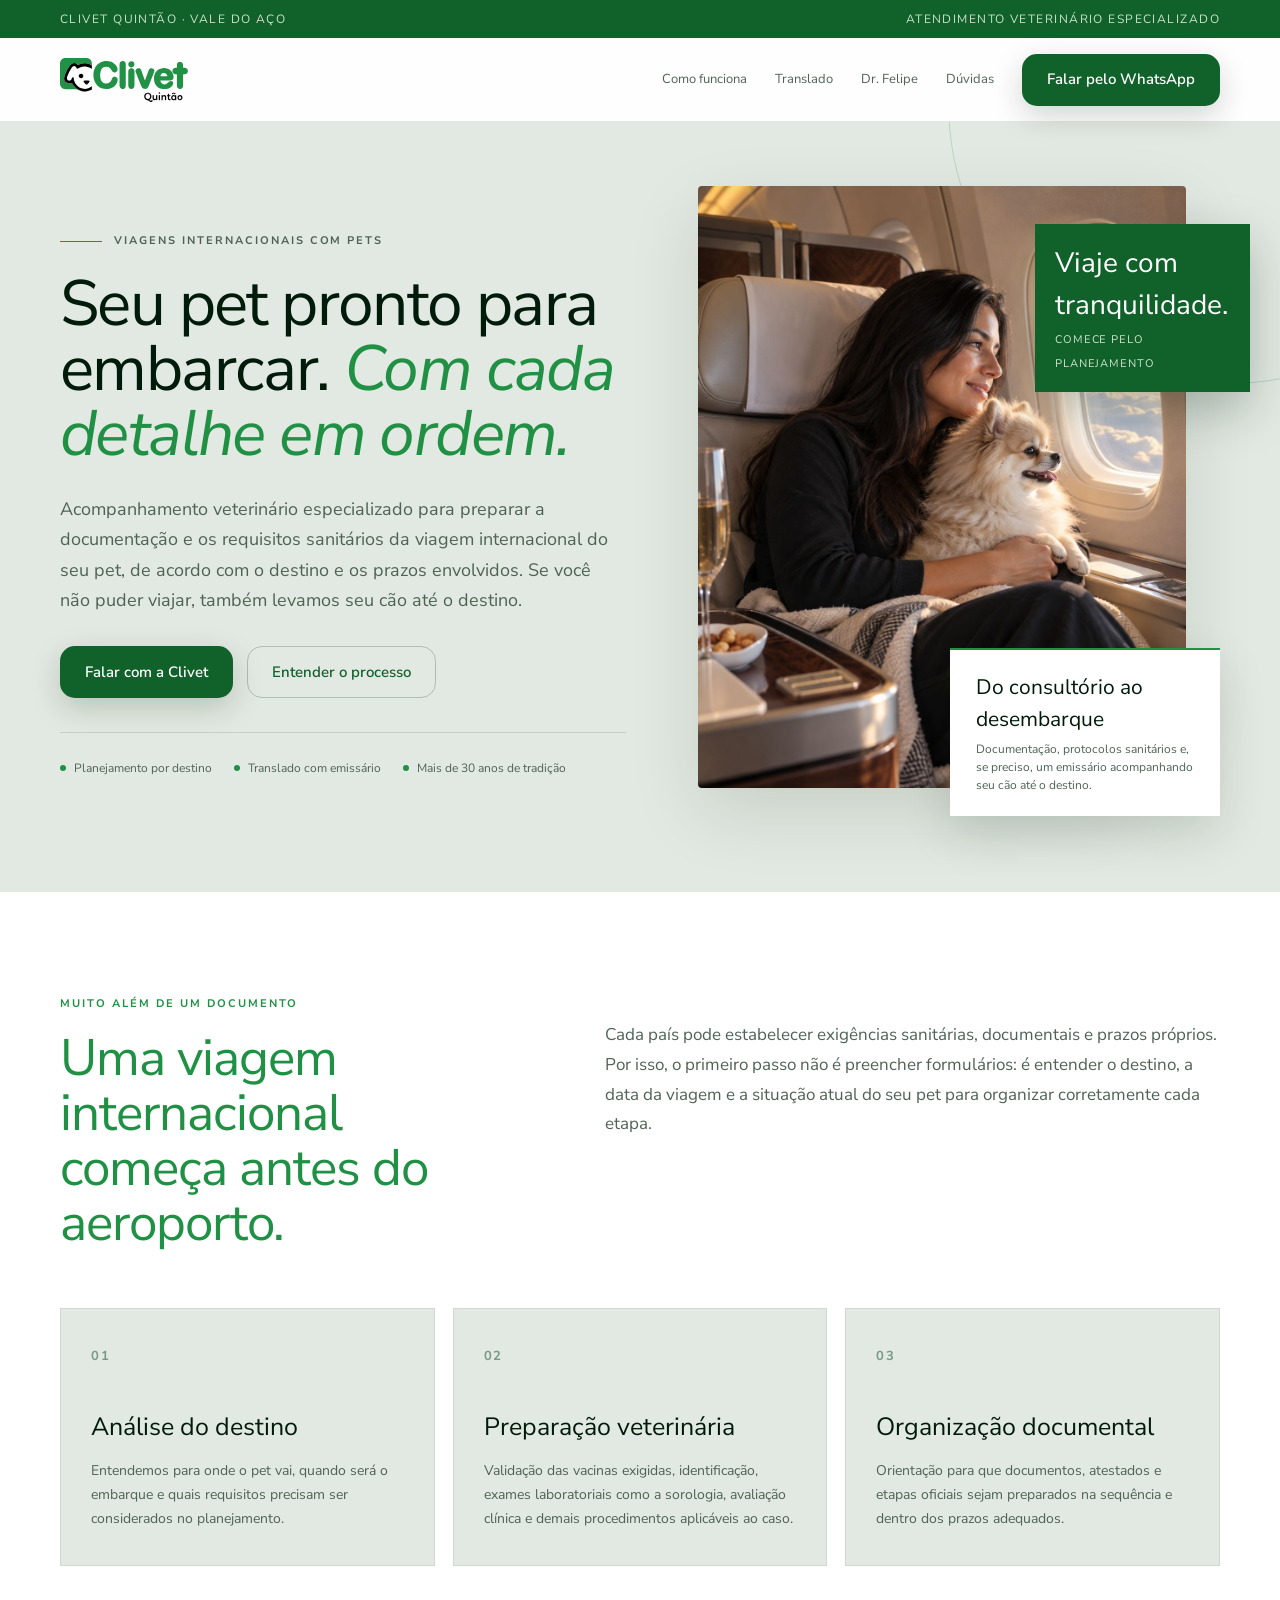
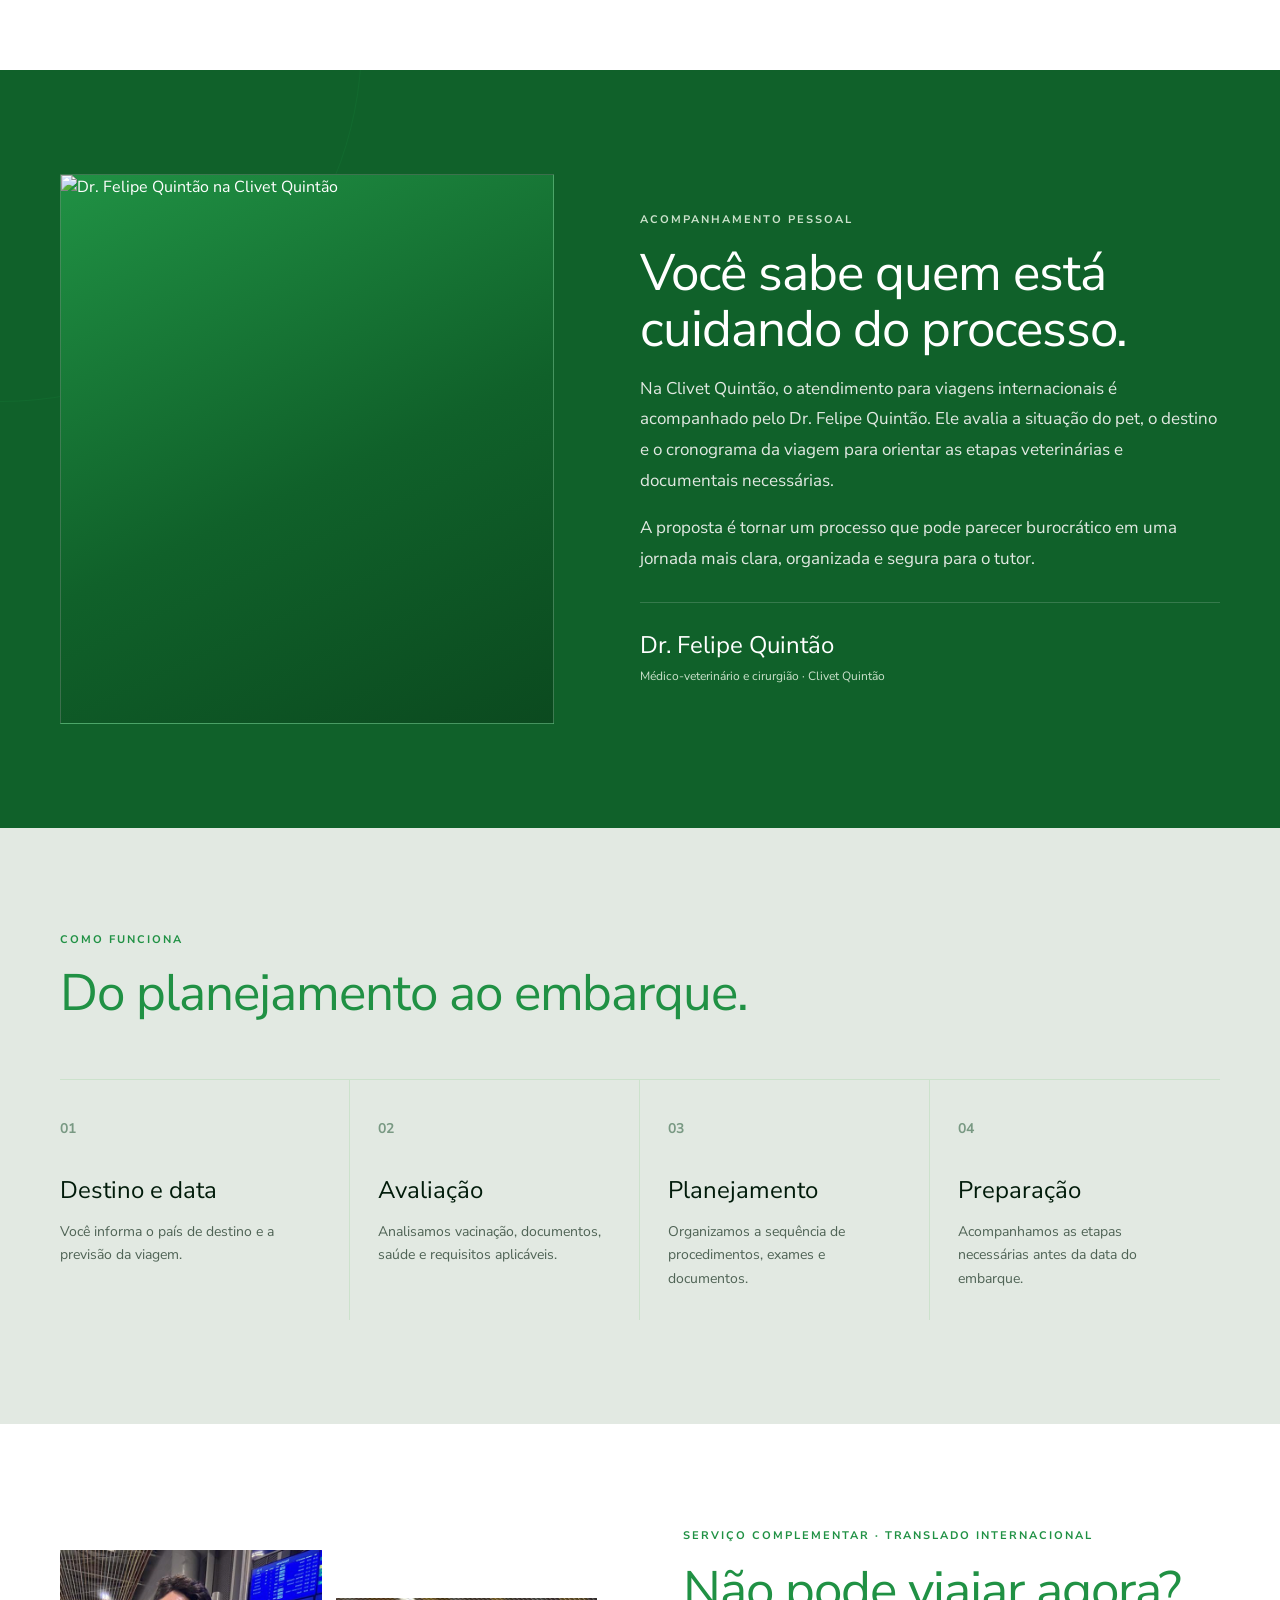
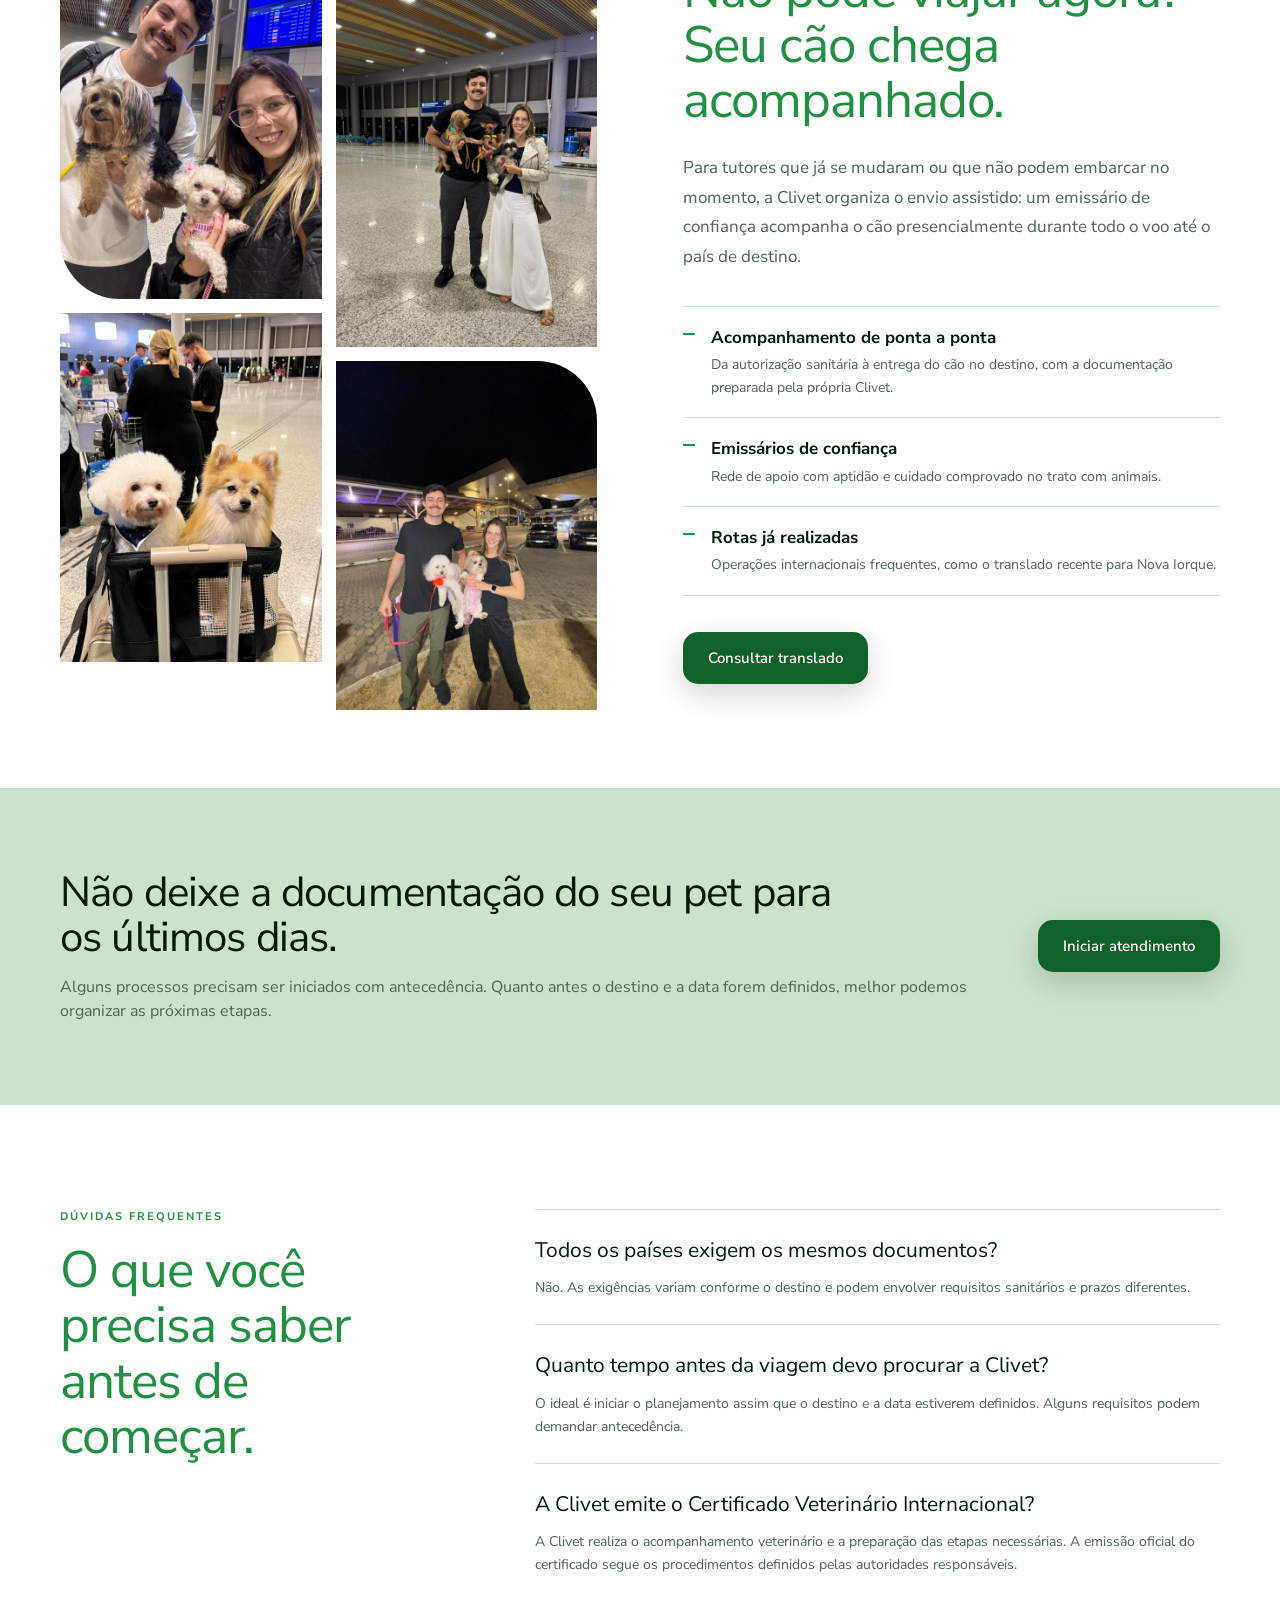
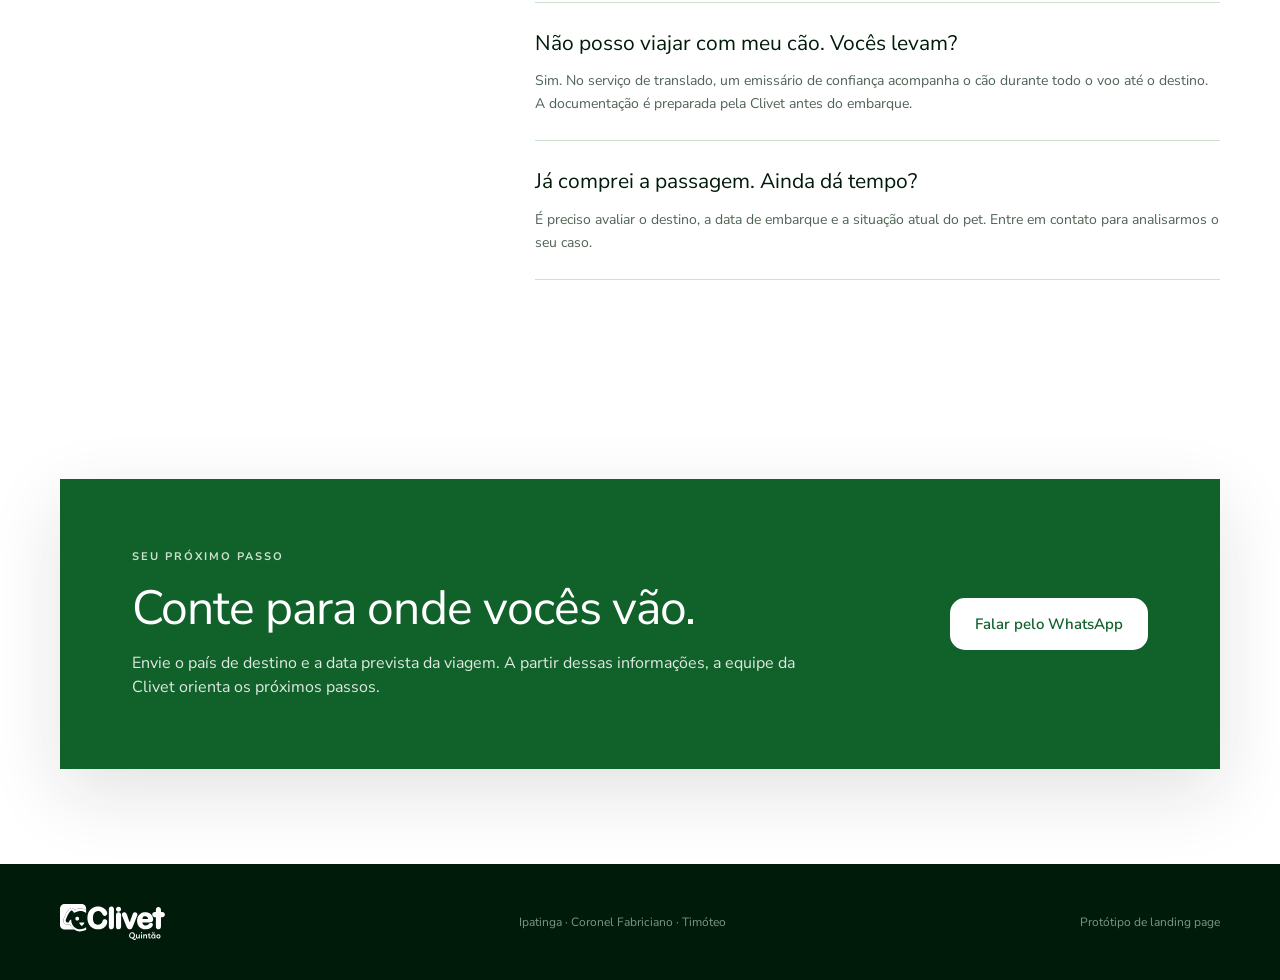
==== clivet_viagem_internacional_prototipo.html @ b3f4f6a9 "feat: landing page Clivet Viagem Internacional Protótipo da LP de viagem internacional com pets: ide" ====
<!doctype html>
<html lang="pt-BR">
<head>
<meta charset="utf-8" />
<meta name="viewport" content="width=device-width, initial-scale=1" />
<title>Viagem Internacional com Pets | Clivet Quintão</title>
<meta name="description" content="Acompanhamento veterinário para preparação documental e sanitária de pets em viagens internacionais." />
<link rel="preconnect" href="https://fonts.googleapis.com" />
<link rel="preconnect" href="https://fonts.gstatic.com" crossorigin />
<link href="https://fonts.googleapis.com/css2?family=Nunito+Sans:ital,wght@0,400;0,600;0,700;0,800;1,400&display=swap" rel="stylesheet" />
<link rel="stylesheet" href="styles.css" />
</head>
<body>
  <div class="topbar"><div class="wrap"><span>Clivet Quintão · Vale do Aço</span><span>Atendimento veterinário especializado</span></div></div>
  <header class="nav">
    <div class="wrap">
      <a class="brand" href="#top" aria-label="Clivet Quintão">
        <img class="brand-logo" src="clivet_logo.svg" alt="Clivet Quintão" width="128" height="44" />
      </a>
      <nav class="nav-links"><a href="#processo">Como funciona</a><a href="#translado">Translado</a><a href="#felipe">Dr. Felipe</a><a href="#duvidas">Dúvidas</a><a class="btn btn-primary" href="#contato" data-whatsapp>Falar pelo WhatsApp</a></nav>
    </div>
  </header>

  <main id="top">
    <section class="hero">
      <div class="wrap hero-grid">
        <div>
          <div class="eyebrow">Viagens internacionais com pets</div>
          <h1>Seu pet pronto para embarcar. <em>Com cada detalhe em ordem.</em></h1>
          <p class="lead">Acompanhamento veterinário especializado para preparar a documentação e os requisitos sanitários da viagem internacional do seu pet, de acordo com o destino e os prazos envolvidos. Se você não puder viajar, também levamos seu cão até o destino.</p>
          <div class="hero-actions"><a class="btn btn-primary" href="#contato" data-whatsapp>Falar com a Clivet</a><a class="btn btn-outline" href="#processo">Entender o processo</a></div>
          <div class="trust-row"><span><i class="dot"></i> Planejamento por destino</span><span><i class="dot"></i> Translado com emissário</span><span><i class="dot"></i> Mais de 30 anos de tradição</span></div>
        </div>
        <div class="hero-photo">
          <div class="micro-card"><b>Viaje com tranquilidade.</b><span>Comece pelo planejamento</span></div>
          <div class="photo-frame">
            <img class="photo photo--hero" src="translado/web/translado3-hero.jpg" alt="Tutora com seu cão no colo, sentada junto à janela do avião durante o voo" width="1122" height="1402" fetchpriority="high" />
          </div>
          <div class="photo-label"><strong>Do consultório ao desembarque</strong><span>Documentação, protocolos sanitários e, se preciso, um emissário acompanhando seu cão até o destino.</span></div>
        </div>
      </div>
    </section>

    <section class="section section-white" id="processo">
      <div class="wrap">
        <div class="intro-grid">
          <div><div class="kicker">Muito além de um documento</div><h2>Uma viagem internacional começa antes do aeroporto.</h2></div>
          <div><p class="section-copy">Cada país pode estabelecer exigências sanitárias, documentais e prazos próprios. Por isso, o primeiro passo não é preencher formulários: é entender o destino, a data da viagem e a situação atual do seu pet para organizar corretamente cada etapa.</p></div>
        </div>
        <div class="cards">
          <article class="card"><span class="card-num">01</span><h3>Análise do destino</h3><p>Entendemos para onde o pet vai, quando será o embarque e quais requisitos precisam ser considerados no planejamento.</p></article>
          <article class="card"><span class="card-num">02</span><h3>Preparação veterinária</h3><p>Validação das vacinas exigidas, identificação, exames laboratoriais como a sorologia, avaliação clínica e demais procedimentos aplicáveis ao caso.</p></article>
          <article class="card"><span class="card-num">03</span><h3>Organização documental</h3><p>Orientação para que documentos, atestados e etapas oficiais sejam preparados na sequência e dentro dos prazos adequados.</p></article>
        </div>
      </div>
    </section>

    <section class="section doctor" id="felipe">
      <div class="wrap doctor-grid">
        <div class="doctor-portrait">
          <img class="photo" src="dr_felipe_quintao.jpeg" alt="Dr. Felipe Quintão na Clivet Quintão" width="1200" height="1600" loading="lazy" />
        </div>
        <div>
          <div class="kicker">Acompanhamento pessoal</div>
          <h2>Você sabe quem está cuidando do processo.</h2>
          <p>Na Clivet Quintão, o atendimento para viagens internacionais é acompanhado pelo Dr. Felipe Quintão. Ele avalia a situação do pet, o destino e o cronograma da viagem para orientar as etapas veterinárias e documentais necessárias.</p>
          <p>A proposta é tornar um processo que pode parecer burocrático em uma jornada mais clara, organizada e segura para o tutor.</p>
          <div class="doctor-sign"><strong>Dr. Felipe Quintão</strong><span>Médico-veterinário e cirurgião · Clivet Quintão</span></div>
        </div>
      </div>
    </section>

    <section class="section" id="etapas">
      <div class="wrap">
        <div class="kicker">Como funciona</div><h2>Do planejamento ao embarque.</h2>
        <div class="timeline">
          <div class="step"><span class="no">01</span><h3>Destino e data</h3><p>Você informa o país de destino e a previsão da viagem.</p></div>
          <div class="step"><span class="no">02</span><h3>Avaliação</h3><p>Analisamos vacinação, documentos, saúde e requisitos aplicáveis.</p></div>
          <div class="step"><span class="no">03</span><h3>Planejamento</h3><p>Organizamos a sequência de procedimentos, exames e documentos.</p></div>
          <div class="step"><span class="no">04</span><h3>Preparação</h3><p>Acompanhamos as etapas necessárias antes da data do embarque.</p></div>
        </div>
      </div>
    </section>

    <section class="section section-white transfer" id="translado">
      <div class="wrap transfer-grid">
        <div class="transfer-photos">
          <img src="translado/web/translado-3.jpg" alt="Dr. Felipe Quintão com dois cães no aeroporto" width="600" height="800" loading="lazy" />
          <img src="translado/web/translado-1.jpg" alt="Cães com a equipe no saguão do aeroporto antes do embarque" width="600" height="800" loading="lazy" />
          <img src="translado/web/translado-4.jpg" alt="Dois cães na bolsa de transporte, prontos para o voo" width="600" height="800" loading="lazy" />
          <img src="translado/web/translado-2.jpg" alt="Cães acompanhados na chegada ao aeroporto" width="600" height="800" loading="lazy" />
        </div>
        <div>
          <div class="kicker">Serviço complementar · Translado internacional</div>
          <h2>Não pode viajar agora? Seu cão chega acompanhado.</h2>
          <p class="section-copy">Para tutores que já se mudaram ou que não podem embarcar no momento, a Clivet organiza o envio assistido: um emissário de confiança acompanha o cão presencialmente durante todo o voo até o país de destino.</p>
          <ul class="transfer-list">
            <li><strong>Acompanhamento de ponta a ponta</strong><span>Da autorização sanitária à entrega do cão no destino, com a documentação preparada pela própria Clivet.</span></li>
            <li><strong>Emissários de confiança</strong><span>Rede de apoio com aptidão e cuidado comprovado no trato com animais.</span></li>
            <li><strong>Rotas já realizadas</strong><span>Operações internacionais frequentes, como o translado recente para Nova Iorque.</span></li>
          </ul>
          <a class="btn btn-primary" href="#contato" data-whatsapp="translado">Consultar translado</a>
        </div>
      </div>
    </section>

    <section class="quote">
      <div class="wrap quote-inner">
        <div><h2>Não deixe a documentação do seu pet para os últimos dias.</h2><p>Alguns processos precisam ser iniciados com antecedência. Quanto antes o destino e a data forem definidos, melhor podemos organizar as próximas etapas.</p></div>
        <a class="btn btn-primary" href="#contato" data-whatsapp>Iniciar atendimento</a>
      </div>
    </section>

    <section class="section section-white" id="duvidas">
      <div class="wrap faq-grid">
        <div><div class="kicker">Dúvidas frequentes</div><h2>O que você precisa saber antes de começar.</h2></div>
        <div class="faq">
          <div class="faq-item"><strong>Todos os países exigem os mesmos documentos?</strong><p>Não. As exigências variam conforme o destino e podem envolver requisitos sanitários e prazos diferentes.</p></div>
          <div class="faq-item"><strong>Quanto tempo antes da viagem devo procurar a Clivet?</strong><p>O ideal é iniciar o planejamento assim que o destino e a data estiverem definidos. Alguns requisitos podem demandar antecedência.</p></div>
          <div class="faq-item"><strong>A Clivet emite o Certificado Veterinário Internacional?</strong><p>A Clivet realiza o acompanhamento veterinário e a preparação das etapas necessárias. A emissão oficial do certificado segue os procedimentos definidos pelas autoridades responsáveis.</p></div>
          <div class="faq-item"><strong>Não posso viajar com meu cão. Vocês levam?</strong><p>Sim. No serviço de translado, um emissário de confiança acompanha o cão durante todo o voo até o destino. A documentação é preparada pela Clivet antes do embarque.</p></div>
          <div class="faq-item"><strong>Já comprei a passagem. Ainda dá tempo?</strong><p>É preciso avaliar o destino, a data de embarque e a situação atual do pet. Entre em contato para analisarmos o seu caso.</p></div>
        </div>
      </div>
    </section>

    <section class="final-cta" id="contato">
      <div class="wrap"><div class="final-box"><div><div class="kicker">Seu próximo passo</div><h2>Conte para onde vocês vão.</h2><p>Envie o país de destino e a data prevista da viagem. A partir dessas informações, a equipe da Clivet orienta os próximos passos.</p></div><a class="btn" href="#contato" data-whatsapp>Falar pelo WhatsApp</a></div></div>
    </section>
  </main>

  <footer><div class="wrap"><div class="brand"><img class="brand-logo brand-logo--light" src="clivet_logo.svg" alt="Clivet Quintão" width="105" height="36" /></div><span>Ipatinga · Coronel Fabriciano · Timóteo</span><span>Protótipo de landing page</span></div></footer>
  <div class="mobile-cta"><a class="btn btn-primary" href="#contato" data-whatsapp>Falar pelo WhatsApp</a></div>

  <dialog class="lead-modal" id="lead-dialog" aria-labelledby="lead-title">
    <form id="lead-form" class="lead-form">
      <button type="button" class="lead-close" data-close aria-label="Fechar">×</button>
      <div class="kicker">Viagem internacional</div>
      <h2 id="lead-title">Vamos conversar pelo WhatsApp</h2>
      <p>Deixe seu nome e telefone para que a equipe da Clivet possa te atender.</p>
      <label>Nome<input name="nome" type="text" autocomplete="name" required minlength="2" maxlength="80" /></label>
      <label>Telefone com DDD<input name="telefone" type="tel" inputmode="numeric" autocomplete="tel-national" placeholder="(31) 99999-9999" required /></label>
      <button class="btn btn-primary" type="submit">Continuar no WhatsApp</button>
      <small>Ao continuar, você autoriza a Clivet Quintão a entrar em contato sobre este atendimento.</small>
    </form>
  </dialog>
  <script src="script.js" defer></script>
</body>
</html>
---- styles.css ----
:root{
  /* paleta clivetquintao.com.br */
  --ink:#10612A;        /* verde escuro: botões, fundos escuros */
  --ink-2:#0B4A1F;      /* hover */
  --text:#011B0A;       /* texto principal */
  --accent:#209144;     /* verde títulos */
  --cream:#E2E9E2;
  --paper:#FFFFFF;
  --line:#CCE2CC;
  --mint:#CCE2CC;
  --muted:#4F6355;      /* texto secundário (contraste AA) */
  --soft:#799983;
  --white:#fff;
  --font:"Nunito Sans",-apple-system,BlinkMacSystemFont,"Segoe UI",Arial,sans-serif;
  --shadow:0 24px 70px rgba(1,27,10,.12);
}
*{box-sizing:border-box}
html{scroll-behavior:smooth}
body{margin:0;background:var(--cream);color:var(--text);font-family:var(--font);line-height:1.5}
a{text-decoration:none;color:inherit}
.wrap{width:min(1160px,calc(100% - 44px));margin:auto}
.topbar{background:var(--ink);color:var(--mint);font-size:12px;letter-spacing:.12em;text-transform:uppercase;padding:10px 0}
.topbar .wrap{display:flex;justify-content:space-between;gap:20px}
.nav{height:84px;display:flex;align-items:center;border-bottom:1px solid rgba(1,27,10,.1);background:rgba(255,255,255,.94);backdrop-filter:blur(10px);position:sticky;top:0;z-index:20}
.nav .wrap{display:flex;align-items:center;justify-content:space-between}
.brand{display:flex;align-items:center;gap:12px}
.brand-logo{display:block;height:44px;width:auto}
.brand-logo--light{height:36px;filter:brightness(0) invert(1)}
.nav-links{display:flex;align-items:center;gap:28px;font-size:13px;color:var(--muted)}
.btn{display:inline-flex;align-items:center;justify-content:center;gap:10px;min-height:52px;padding:0 24px;border-radius:15px;font-weight:600;font-size:15px;transition:.2s ease;border:1px solid transparent}
.btn-primary{background:var(--ink);color:white;box-shadow:0 10px 30px rgba(1,27,10,.18)}
.btn-primary:hover{transform:translateY(-1px);background:var(--ink-2)}
.btn-outline{border-color:rgba(1,27,10,.22);color:var(--ink);background:transparent}
.hero{padding:64px 0 76px;position:relative;overflow:hidden}
.hero:before{content:"";position:absolute;width:560px;height:560px;border:1px solid rgba(32,145,68,.22);border-radius:50%;right:-230px;top:-300px}
.hero-grid{display:grid;grid-template-columns:1.04fr .96fr;gap:72px;align-items:center}
.eyebrow{display:inline-flex;align-items:center;gap:12px;font-size:11px;letter-spacing:.18em;text-transform:uppercase;font-weight:700;color:var(--muted);margin-bottom:22px}
.eyebrow:before{content:"";width:42px;height:1px;background:var(--accent)}
h1,h2,h3{font-family:var(--font);font-weight:400;color:var(--text);margin:0}
h1{font-size:clamp(48px,5vw,76px);line-height:1.02;letter-spacing:-.025em;max-width:710px}
h1 em{font-style:italic;color:var(--accent)}
.lead{font-size:18px;line-height:1.7;color:var(--muted);max-width:610px;margin:26px 0 30px}
.hero-actions{display:flex;gap:14px;flex-wrap:wrap}
.trust-row{display:flex;gap:22px;flex-wrap:wrap;margin-top:34px;padding-top:26px;border-top:1px solid rgba(1,27,10,.12);font-size:12px;color:var(--muted)}
.trust-row span{display:flex;align-items:center;gap:8px}.dot{width:6px;height:6px;border-radius:50%;background:var(--accent)}
.hero-photo{position:relative;min-height:630px}
.photo-frame{position:absolute;inset:0 34px 28px 0;background:linear-gradient(145deg,#E2E9E2,#CCE2CC 55%,#9FC2A6);border-radius:4px 4px 110px 4px;overflow:hidden;box-shadow:var(--shadow)}
.photo{position:absolute;inset:0;width:100%;height:100%;object-fit:cover;object-position:42% 30%}
.doctor-portrait .photo{object-position:40% 45%}
.photo-label{position:absolute;right:0;bottom:0;background:var(--paper);padding:22px 26px;width:270px;box-shadow:0 18px 45px rgba(1,27,10,.14);border-top:2px solid var(--accent)}
.photo-label strong{display:block;font-weight:700;font-size:21px;font-weight:400}.photo-label span{display:block;font-size:12px;color:var(--muted);margin-top:5px;line-height:1.5}
.micro-card{position:absolute;right:-30px;top:38px;background:var(--ink);color:white;padding:18px 20px;width:215px;z-index:4;box-shadow:0 18px 45px rgba(1,27,10,.25)}
.micro-card b{display:block;font-weight:700;font-size:28px;font-weight:400}.micro-card span{font-size:11px;color:var(--mint);letter-spacing:.08em;text-transform:uppercase}
.section{padding:104px 0}
.section-white{background:var(--paper)}
.intro-grid{display:grid;grid-template-columns:.85fr 1.15fr;gap:90px;align-items:start}
.kicker{font-size:11px;letter-spacing:.18em;text-transform:uppercase;font-weight:700;color:var(--accent);margin-bottom:18px}
h2{color:var(--accent);font-size:clamp(36px,4vw,56px);line-height:1.08;letter-spacing:-.02em}
.section-copy{font-size:17px;color:var(--muted);line-height:1.75;margin:24px 0 0}
.cards{display:grid;grid-template-columns:repeat(3,1fr);gap:18px;margin-top:56px}
.card{background:var(--cream);padding:34px 30px;min-height:250px;border:1px solid rgba(1,27,10,.08);position:relative}
.card-num{font-weight:700;font-size:13px;color:var(--soft);letter-spacing:.12em}.card h3{font-size:25px;margin:42px 0 13px}.card p{margin:0;color:var(--muted);font-size:14px;line-height:1.7}
.doctor{background:var(--ink);color:white;position:relative;overflow:hidden}
.doctor:before{content:"";position:absolute;width:720px;height:720px;border:1px solid rgba(32,145,68,.18);border-radius:50%;left:-360px;top:-390px}
.doctor-grid{display:grid;grid-template-columns:.92fr 1.08fr;gap:86px;align-items:center}
.doctor-portrait{height:550px;border:1px solid rgba(255,255,255,.2);position:relative;overflow:hidden;background:linear-gradient(155deg,#209144,#10612A 55%,#0B4A1F)}
.doctor .kicker,.final-box .kicker{color:var(--mint)}.doctor h2{color:white}.doctor p{color:var(--cream);font-size:17px;line-height:1.8}
.doctor-sign{margin-top:28px;padding-top:24px;border-top:1px solid rgba(255,255,255,.16)}
.doctor-sign strong{font-weight:700;font-weight:400;font-size:24px}.doctor-sign span{display:block;color:var(--mint);font-size:12px;margin-top:4px}
.timeline{display:grid;grid-template-columns:repeat(4,1fr);gap:0;margin-top:58px;border-top:1px solid var(--line)}
.step{padding:36px 28px 20px 0;border-right:1px solid var(--line);min-height:240px}.step:not(:first-child){padding-left:28px}.step:last-child{border-right:0}
.step .no{font-weight:700;font-size:14px;color:var(--soft)}.step h3{font-size:24px;margin:32px 0 12px}.step p{font-size:14px;color:var(--muted);line-height:1.65;margin:0}
.quote{padding:82px 0;background:var(--mint)}
.quote-inner{display:grid;grid-template-columns:1fr auto;gap:50px;align-items:center}
.quote h2{color:var(--text);font-size:42px;max-width:820px}.quote p{color:var(--muted);margin:14px 0 0}
.faq-grid{display:grid;grid-template-columns:.72fr 1.28fr;gap:90px}
.faq{border-top:1px solid var(--line)}
.faq-item{padding:25px 0;border-bottom:1px solid var(--line)}
.faq-item strong{font-weight:700;font-size:21px;font-weight:400;display:block}.faq-item p{margin:10px 0 0;color:var(--muted);font-size:14px;line-height:1.65}
.final-cta{padding:95px 0;background:var(--paper)}
.final-box{background:var(--ink);color:white;padding:70px 72px;display:grid;grid-template-columns:1fr auto;gap:60px;align-items:center;box-shadow:var(--shadow)}
.final-box h2{color:#fff;font-size:48px}.final-box p{color:var(--cream);max-width:680px;margin:16px 0 0}.final-box .btn{background:var(--white);color:var(--ink);white-space:nowrap}
footer{background:var(--text);color:var(--soft);padding:40px 0;font-size:12px}
footer .wrap{display:flex;justify-content:space-between;gap:40px;align-items:center}
.mobile-cta{display:none}
@media(max-width:900px){
  .topbar{display:none}.nav{height:72px}.nav-links a:not(.btn){display:none}.wrap{width:min(100% - 32px,1160px)}
  .hero{padding:42px 0 56px}.hero-grid,.intro-grid,.doctor-grid,.faq-grid,.quote-inner,.final-box{grid-template-columns:1fr;gap:42px}
  h1{font-size:49px}.lead{font-size:16px}.hero-photo{min-height:0}.micro-card{right:0}.photo-frame{position:relative;inset:auto;height:560px}.photo-label{position:relative;width:auto;margin:-36px 0 0 24px}
  .cards{grid-template-columns:1fr}.card{min-height:0}.timeline{grid-template-columns:1fr 1fr}.step{border-bottom:1px solid var(--line)}
  .doctor-portrait{height:480px}.section{padding:76px 0}.quote{padding:64px 0}.final-box{padding:48px 34px}.final-box h2{font-size:38px}
  footer .wrap{flex-direction:column;align-items:flex-start}.mobile-cta{display:block;position:fixed;left:16px;right:16px;bottom:14px;z-index:50}.mobile-cta .btn{width:100%;box-shadow:0 15px 40px rgba(0,0,0,.25)}
}
@media(max-width:560px){
  h1{font-size:41px}.hero-actions .btn{width:100%}.micro-card{display:none}.photo-label{padding:18px}.cards{margin-top:36px}.timeline{grid-template-columns:1fr}.step,.step:not(:first-child){padding:30px 0;border-right:0}.quote h2{font-size:34px}.final-box{padding:42px 26px}.photo-frame{height:430px}
}
/* caixa de captura do WhatsApp */
.lead-modal{border:0;padding:0;width:min(440px,calc(100% - 32px));border-top:3px solid var(--accent);box-shadow:var(--shadow);color:var(--text)}
.lead-modal::backdrop{background:rgba(1,27,10,.55);backdrop-filter:blur(3px)}
.lead-form{display:grid;gap:16px;padding:40px 34px 30px;position:relative}
.lead-form .kicker{margin:0}
.lead-form h2{font-size:30px;line-height:1.15}
.lead-form p{margin:0;color:var(--muted);font-size:15px}
.lead-form label{display:grid;gap:6px;font-size:13px;font-weight:700;color:var(--text)}
.lead-form input{font:inherit;font-weight:400;font-size:16px;padding:13px 14px;border:1px solid var(--line);border-radius:10px;background:#fff;color:var(--text)}
.lead-form input:focus{outline:2px solid var(--accent);outline-offset:1px;border-color:transparent}
.lead-form .btn{width:100%;margin-top:4px;cursor:pointer;font-family:inherit}
.lead-form small{font-size:11px;color:var(--muted);line-height:1.5}
.lead-close{position:absolute;top:10px;right:12px;border:0;background:none;font-size:28px;line-height:1;color:var(--muted);cursor:pointer;padding:6px}
.lead-close:hover{color:var(--text)}
/* translado internacional */
.transfer-grid{display:grid;grid-template-columns:1fr 1fr;gap:86px;align-items:center}
.transfer-photos{display:grid;grid-template-columns:1fr 1fr;gap:14px}
.transfer-photos img{display:block;width:100%;height:auto;aspect-ratio:3/4;object-fit:cover}
.transfer-photos img:nth-child(even){transform:translateY(48px)}
.transfer-photos img:first-child{border-radius:0 0 0 60px}.transfer-photos img:last-child{border-radius:0 60px 0 0}
.transfer .kicker{margin-bottom:18px}
.transfer-list{list-style:none;padding:0;margin:34px 0 36px;border-top:1px solid var(--line)}
.transfer-list li{padding:18px 0 18px 28px;border-bottom:1px solid var(--line);position:relative}
.transfer-list li:before{content:"";position:absolute;left:0;top:26px;width:12px;height:2px;background:var(--accent)}
.transfer-list strong{display:block;font-size:17px;font-weight:700}
.transfer-list span{display:block;color:var(--muted);font-size:14px;line-height:1.6;margin-top:4px}
@media(max-width:900px){.transfer-grid{grid-template-columns:1fr;gap:42px}.transfer-photos{padding-bottom:48px}}
@media(max-width:560px){.transfer-photos{gap:10px;padding-bottom:32px}.transfer-photos img:nth-child(even){transform:translateY(32px)}}
.photo--hero{object-position:55% 35%}
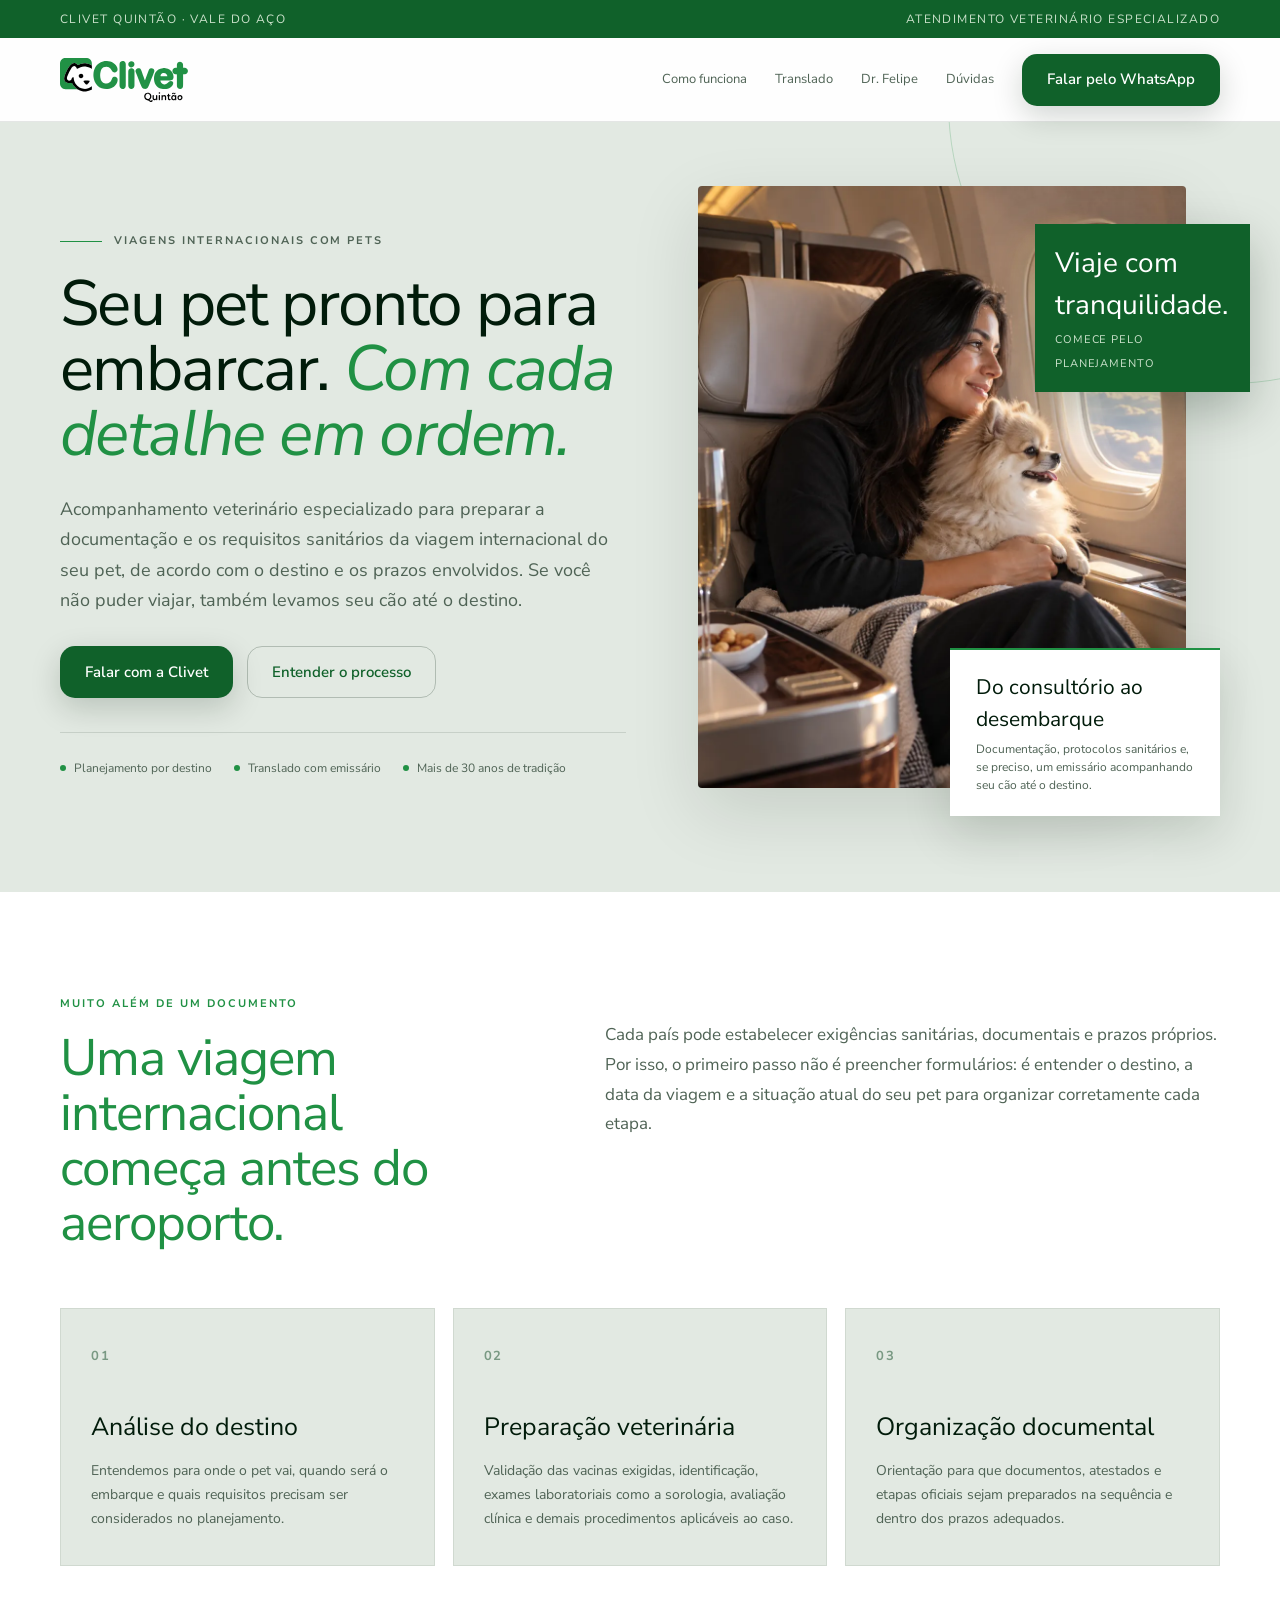
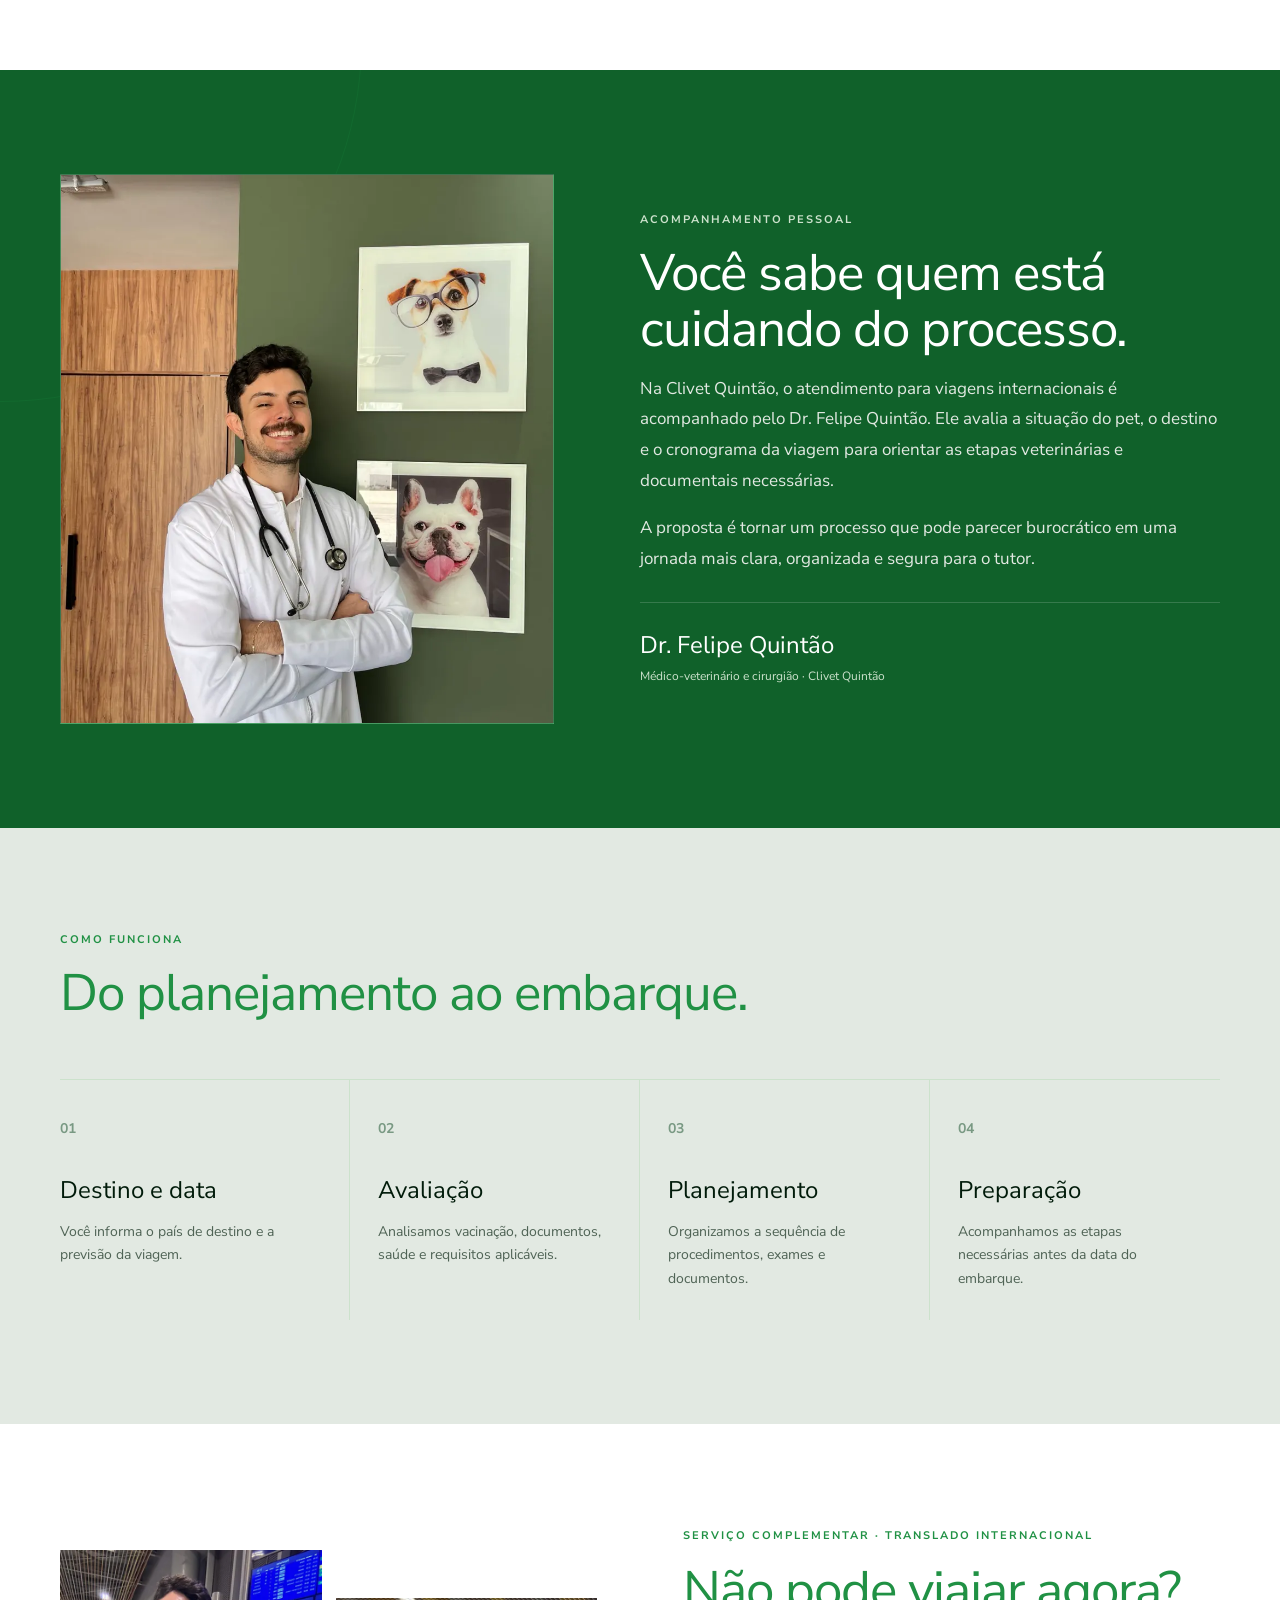
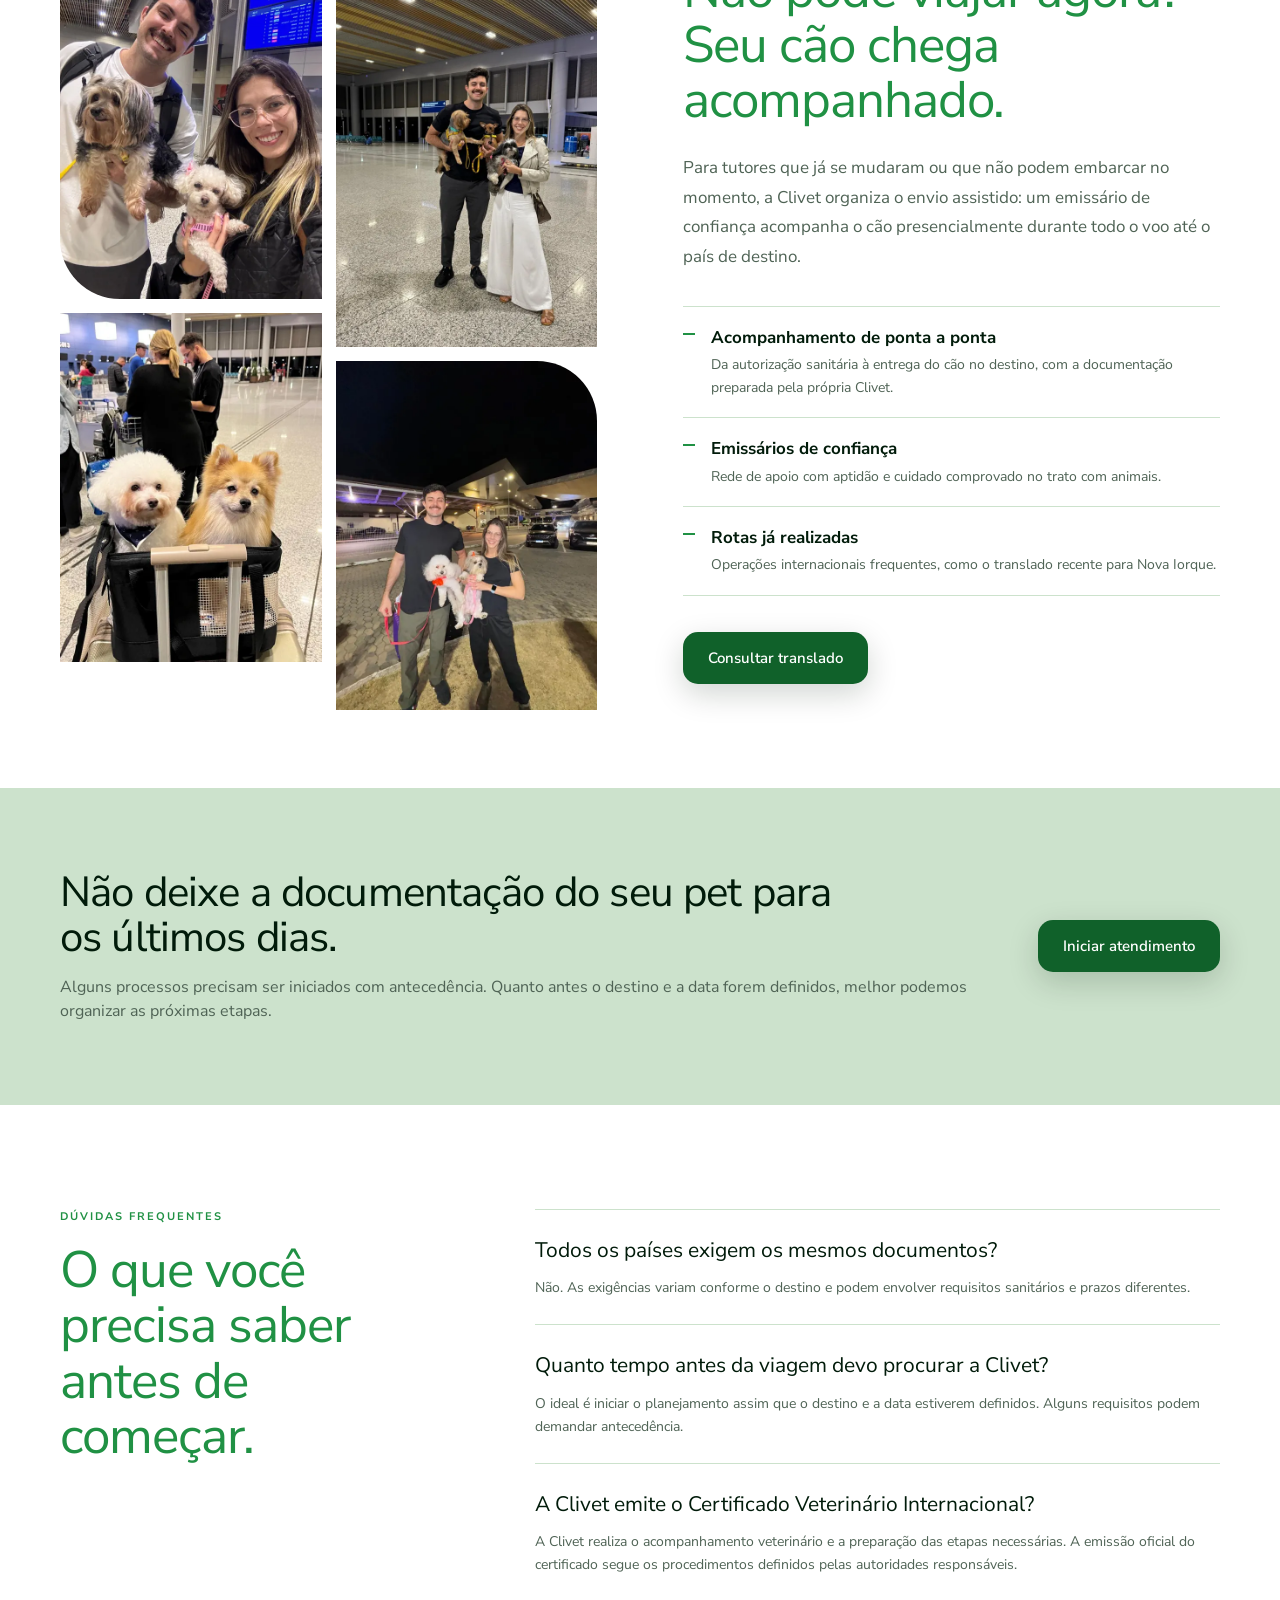
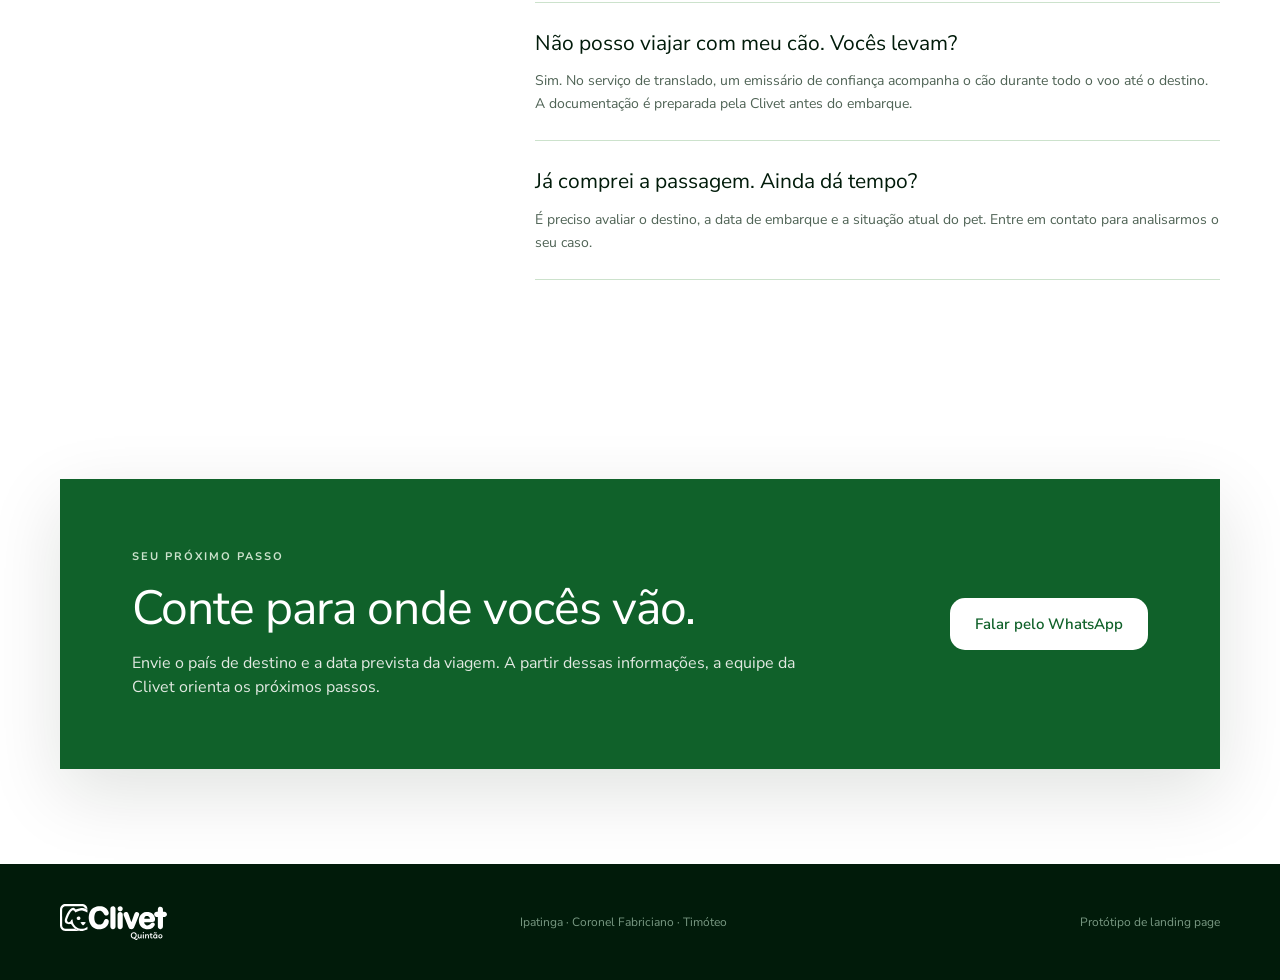
==== commit 59cd3563: "perf: imagens em WebP e logo monocromático no rodapé - Converte fotos da página para WebP (~660 KB -" ====
--- a/clivet_viagem_internacional_prototipo.html
+++ b/clivet_viagem_internacional_prototipo.html
@@ -34,7 +34,7 @@
         <div class="hero-photo">
           <div class="micro-card"><b>Viaje com tranquilidade.</b><span>Comece pelo planejamento</span></div>
           <div class="photo-frame">
-            <img class="photo photo--hero" src="translado/web/translado3-hero.jpg" alt="Tutora com seu cão no colo, sentada junto à janela do avião durante o voo" width="1122" height="1402" fetchpriority="high" />
+            <img class="photo photo--hero" src="translado/web/translado3-hero.webp" alt="Tutora com seu cão no colo, sentada junto à janela do avião durante o voo" width="1000" height="1250" fetchpriority="high" />
           </div>
           <div class="photo-label"><strong>Do consultório ao desembarque</strong><span>Documentação, protocolos sanitários e, se preciso, um emissário acompanhando seu cão até o destino.</span></div>
         </div>
@@ -58,7 +58,7 @@
     <section class="section doctor" id="felipe">
       <div class="wrap doctor-grid">
         <div class="doctor-portrait">
-          <img class="photo" src="dr_felipe_quintao.jpeg" alt="Dr. Felipe Quintão na Clivet Quintão" width="1200" height="1600" loading="lazy" />
+          <img class="photo" src="dr_felipe_quintao.webp" alt="Dr. Felipe Quintão na Clivet Quintão" width="900" height="1200" loading="lazy" />
         </div>
         <div>
           <div class="kicker">Acompanhamento pessoal</div>
@@ -85,10 +85,10 @@
     <section class="section section-white transfer" id="translado">
       <div class="wrap transfer-grid">
         <div class="transfer-photos">
-          <img src="translado/web/translado-3.jpg" alt="Dr. Felipe Quintão com dois cães no aeroporto" width="600" height="800" loading="lazy" />
-          <img src="translado/web/translado-1.jpg" alt="Cães com a equipe no saguão do aeroporto antes do embarque" width="600" height="800" loading="lazy" />
-          <img src="translado/web/translado-4.jpg" alt="Dois cães na bolsa de transporte, prontos para o voo" width="600" height="800" loading="lazy" />
-          <img src="translado/web/translado-2.jpg" alt="Cães acompanhados na chegada ao aeroporto" width="600" height="800" loading="lazy" />
+          <img src="translado/web/translado-3.webp" alt="Dr. Felipe Quintão com dois cães no aeroporto" width="600" height="800" loading="lazy" />
+          <img src="translado/web/translado-1.webp" alt="Cães com a equipe no saguão do aeroporto antes do embarque" width="600" height="800" loading="lazy" />
+          <img src="translado/web/translado-4.webp" alt="Dois cães na bolsa de transporte, prontos para o voo" width="600" height="800" loading="lazy" />
+          <img src="translado/web/translado-2.webp" alt="Cães acompanhados na chegada ao aeroporto" width="600" height="800" loading="lazy" />
         </div>
         <div>
           <div class="kicker">Serviço complementar · Translado internacional</div>
@@ -129,7 +129,7 @@
     </section>
   </main>
 
-  <footer><div class="wrap"><div class="brand"><img class="brand-logo brand-logo--light" src="clivet_logo.svg" alt="Clivet Quintão" width="105" height="36" /></div><span>Ipatinga · Coronel Fabriciano · Timóteo</span><span>Protótipo de landing page</span></div></footer>
+  <footer><div class="wrap"><div class="brand"><img class="brand-logo brand-logo--light" src="clivet_logo_footer.svg" alt="Clivet Quintão" width="105" height="36" /></div><span>Ipatinga · Coronel Fabriciano · Timóteo</span><span>Protótipo de landing page</span></div></footer>
   <div class="mobile-cta"><a class="btn btn-primary" href="#contato" data-whatsapp>Falar pelo WhatsApp</a></div>
 
   <dialog class="lead-modal" id="lead-dialog" aria-labelledby="lead-title">
